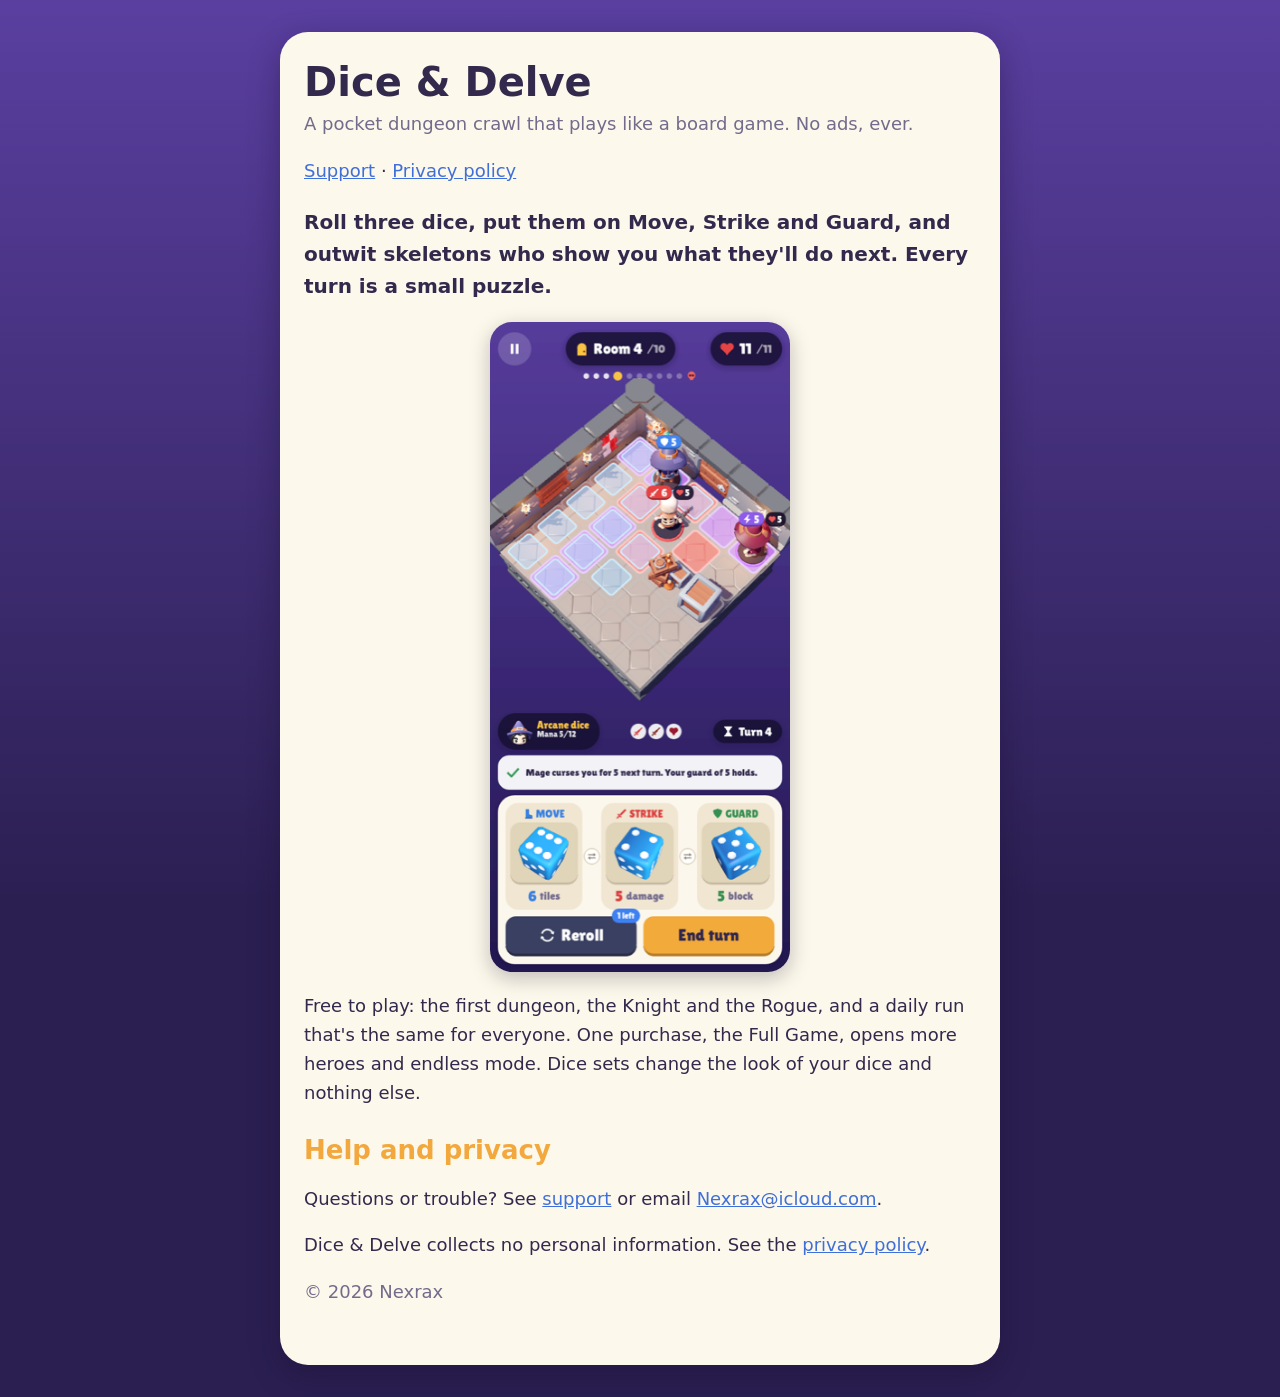
==== index.html @ 1c2ea607 "Dice & Delve website: home, privacy policy, support Co-Authored-By: Claude Opus 5.5 <noreply@anthrop" ====
<!doctype html>
<html lang="en">
<head>
<meta charset="utf-8">
<meta name="viewport" content="width=device-width, initial-scale=1">
<title>Dice & Delve</title>
<link rel="stylesheet" href="site.css">
</head>
<body>
<main>
<h1>Dice & Delve</h1>
<p class="meta">A pocket dungeon crawl that plays like a board game. No ads, ever.</p>

<p><a href="support.html">Support</a> · <a href="privacy.html">Privacy policy</a></p>

<p class="lead">Roll three dice, put them on Move, Strike and Guard, and outwit skeletons who show you what they'll do next. Every turn is a small puzzle.</p>

<img class="shot" src="play.png" alt="A room of the dungeon: the hero, three skeletons, and three dice on Move, Strike and Guard">

<p>Free to play: the first dungeon, the Knight and the Rogue, and a daily run that's the same for everyone. One purchase, the Full Game, opens more heroes and endless mode. Dice sets change the look of your dice and nothing else.</p>

<h2>Help and privacy</h2>
<p>Questions or trouble? See <a href="support.html">support</a> or email <a href="mailto:Nexrax@icloud.com">Nexrax@icloud.com</a>.</p>
<p>Dice & Delve collects no personal information. See the <a href="privacy.html">privacy policy</a>.</p>

<p class="meta">© 2026 Nexrax</p>
</main>
</body>
</html>
---- site.css ----
:root { --ink: #33294D; --soft: #736B8C; --gold: #F2A83D; --paper: #FCF8EB; --night: #2B1F52; --dusk: #5A3FA0; --link: #3F6FD8; }
* { box-sizing: border-box; }
body { margin: 0; font: 400 18px/1.6 ui-rounded, 'SF Pro Rounded', system-ui, -apple-system, 'Segoe UI', sans-serif; color: var(--ink); background: linear-gradient(180deg, var(--dusk), var(--night)) fixed; background-color: var(--night); }
main { max-width: 720px; margin: 32px auto; padding: 28px 24px 40px; background: var(--paper); border-radius: 28px; box-shadow: 0 10px 30px rgba(20, 12, 40, .35); }
@media (max-width: 760px) { main { margin: 16px; } }
h1 { font: 900 40px/1.1 ui-rounded, 'SF Pro Rounded', system-ui, sans-serif; margin: 0 0 6px; }
h2 { font: 900 26px/1.2 ui-rounded, 'SF Pro Rounded', system-ui, sans-serif; color: var(--gold); margin: 28px 0 6px; }
h3 { font-weight: 900; font-size: 19px; margin: 18px 0 2px; }
.meta { color: var(--soft); margin: 0 0 18px; }
.lead { font-weight: 700; font-size: 20px; }
.shot { display: block; width: 100%; max-width: 300px; margin: 20px auto; border-radius: 22px; box-shadow: 0 6px 20px rgba(20, 12, 40, .25); }
a { color: var(--link); }
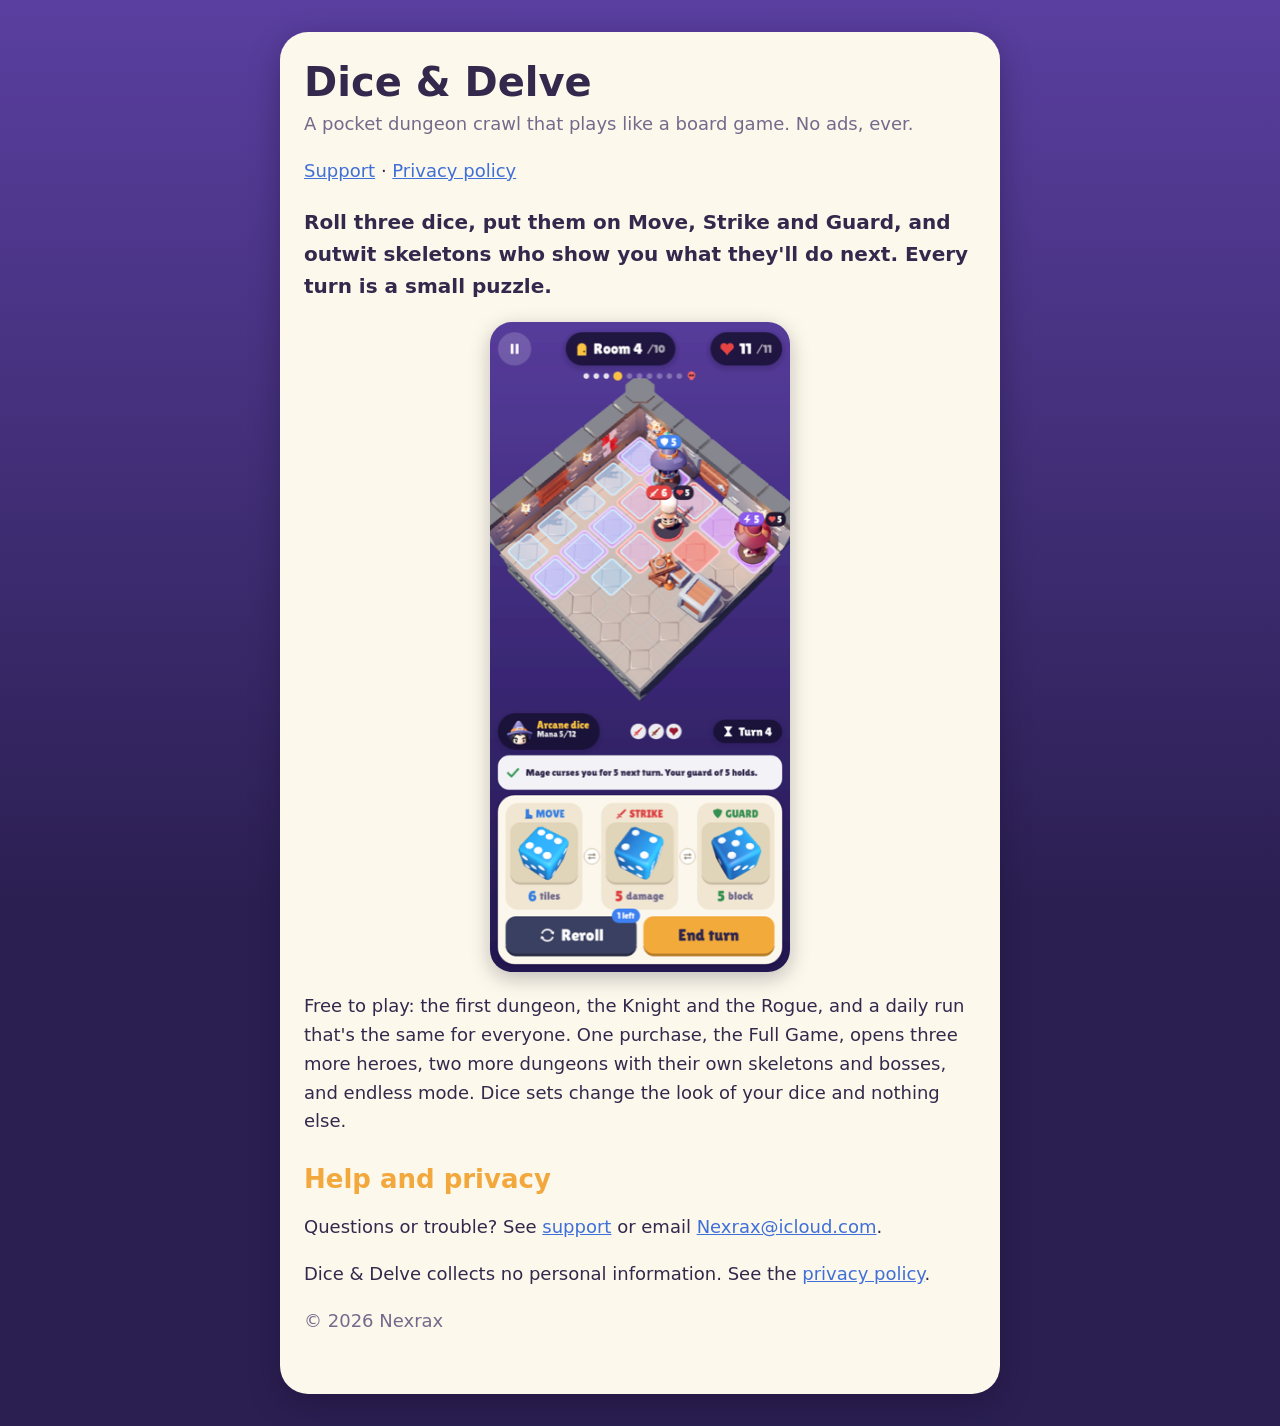
==== commit 2ea808a9: "Home: the Full Game's two more dungeons Co-Authored-By: Claude Opus 5.5 <noreply@anthropic.com>" ====
--- a/index.html
+++ b/index.html
@@ -17,7 +17,7 @@
 
 <img class="shot" src="play.png" alt="A room of the dungeon: the hero, three skeletons, and three dice on Move, Strike and Guard">
 
-<p>Free to play: the first dungeon, the Knight and the Rogue, and a daily run that's the same for everyone. One purchase, the Full Game, opens more heroes and endless mode. Dice sets change the look of your dice and nothing else.</p>
+<p>Free to play: the first dungeon, the Knight and the Rogue, and a daily run that's the same for everyone. One purchase, the Full Game, opens three more heroes, two more dungeons with their own skeletons and bosses, and endless mode. Dice sets change the look of your dice and nothing else.</p>
 
 <h2>Help and privacy</h2>
 <p>Questions or trouble? See <a href="support.html">support</a> or email <a href="mailto:Nexrax@icloud.com">Nexrax@icloud.com</a>.</p>
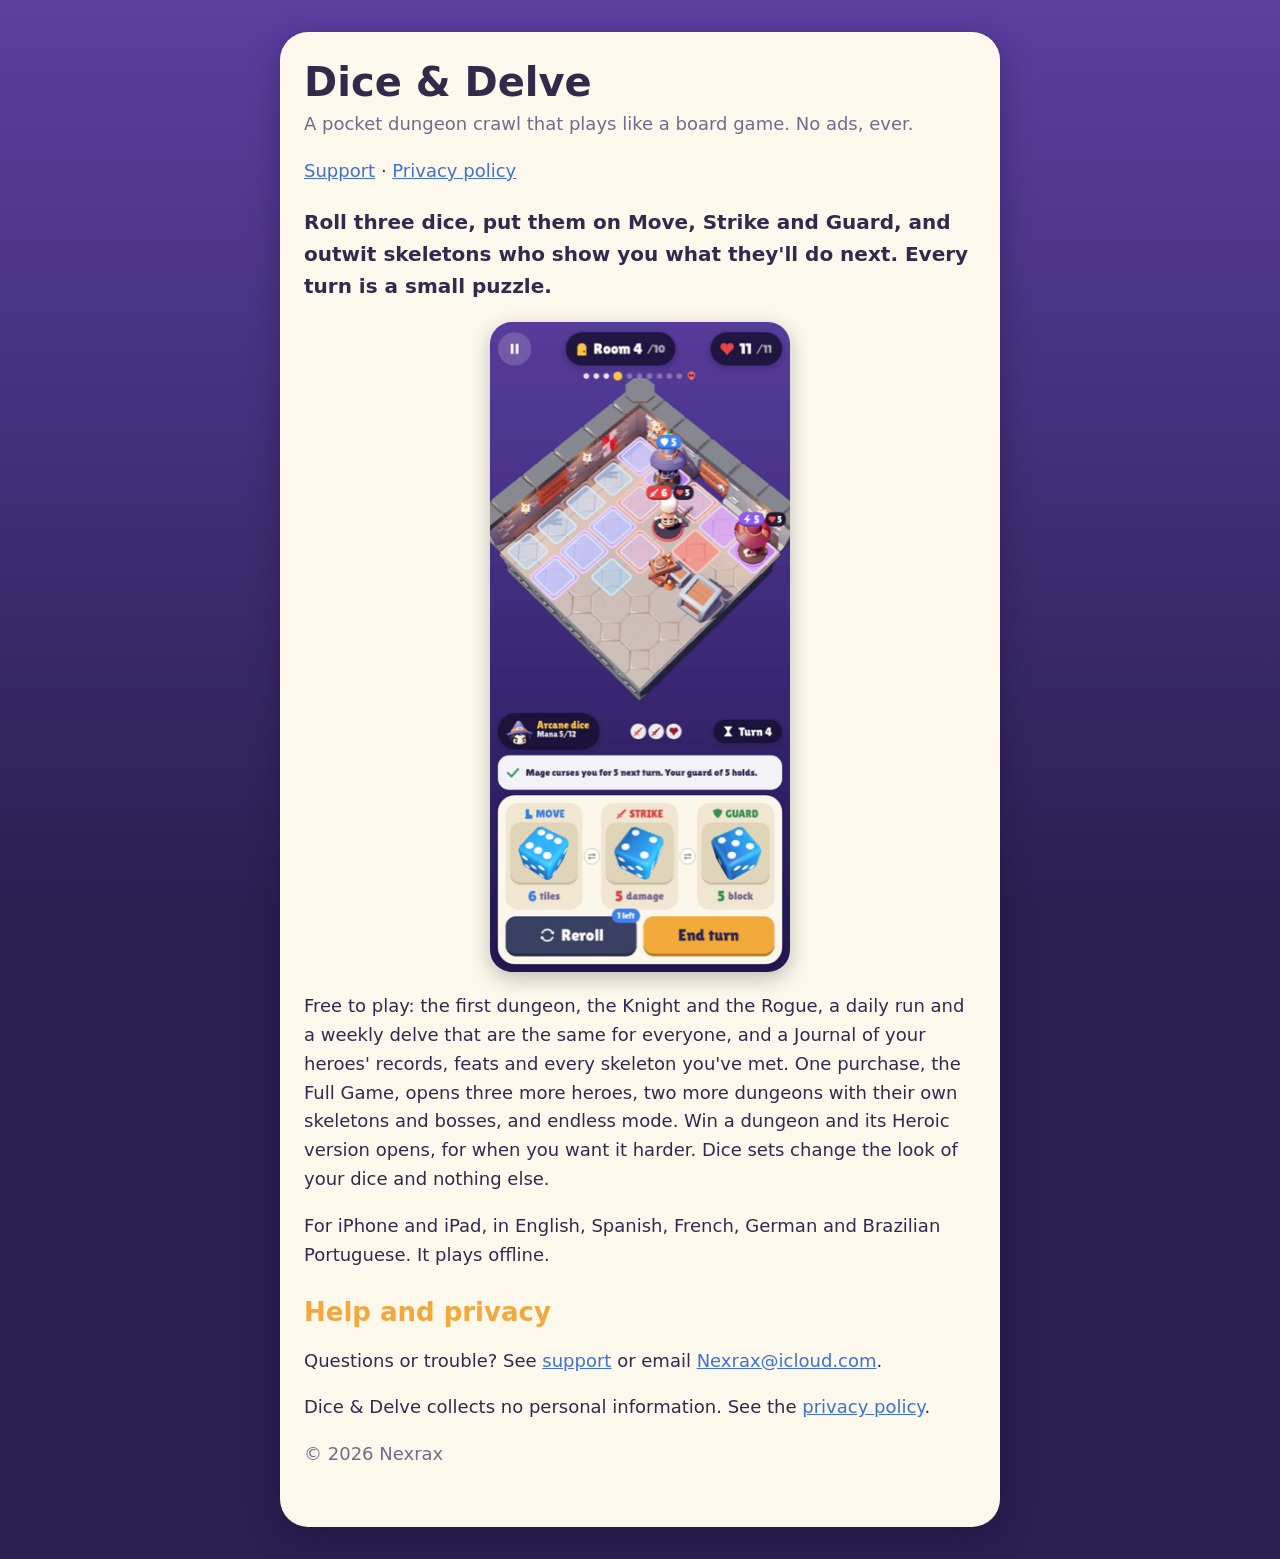
==== commit a5aecb7e: "Dice & Delve 1.0: iPhone and iPad, the weekly delve, the Journal, Heroic, Reduce motion The home pag" ====
--- a/index.html
+++ b/index.html
@@ -17,7 +17,9 @@
 
 <img class="shot" src="play.png" alt="A room of the dungeon: the hero, three skeletons, and three dice on Move, Strike and Guard">
 
-<p>Free to play: the first dungeon, the Knight and the Rogue, and a daily run that's the same for everyone. One purchase, the Full Game, opens three more heroes, two more dungeons with their own skeletons and bosses, and endless mode. Dice sets change the look of your dice and nothing else.</p>
+<p>Free to play: the first dungeon, the Knight and the Rogue, a daily run and a weekly delve that are the same for everyone, and a Journal of your heroes' records, feats and every skeleton you've met. One purchase, the Full Game, opens three more heroes, two more dungeons with their own skeletons and bosses, and endless mode. Win a dungeon and its Heroic version opens, for when you want it harder. Dice sets change the look of your dice and nothing else.</p>
+
+<p>For iPhone and iPad, in English, Spanish, French, German and Brazilian Portuguese. It plays offline.</p>
 
 <h2>Help and privacy</h2>
 <p>Questions or trouble? See <a href="support.html">support</a> or email <a href="mailto:Nexrax@icloud.com">Nexrax@icloud.com</a>.</p>
